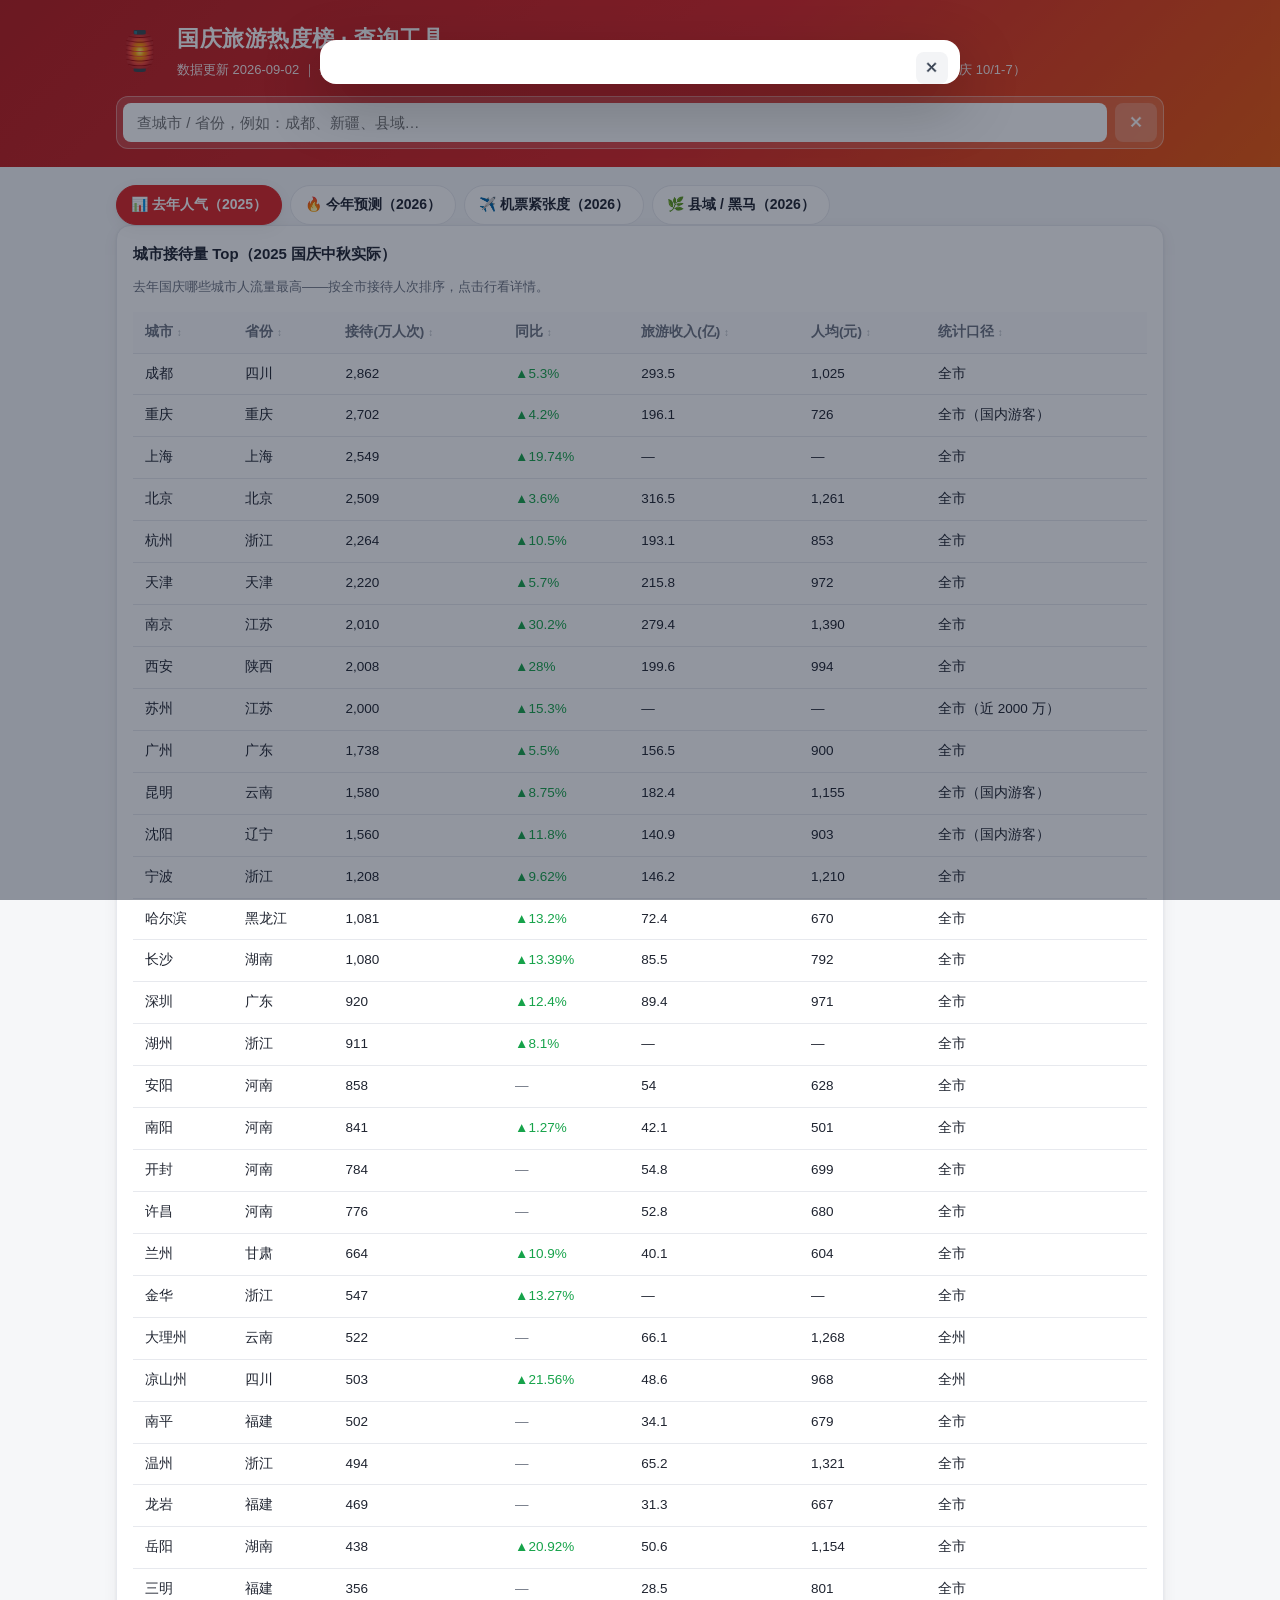
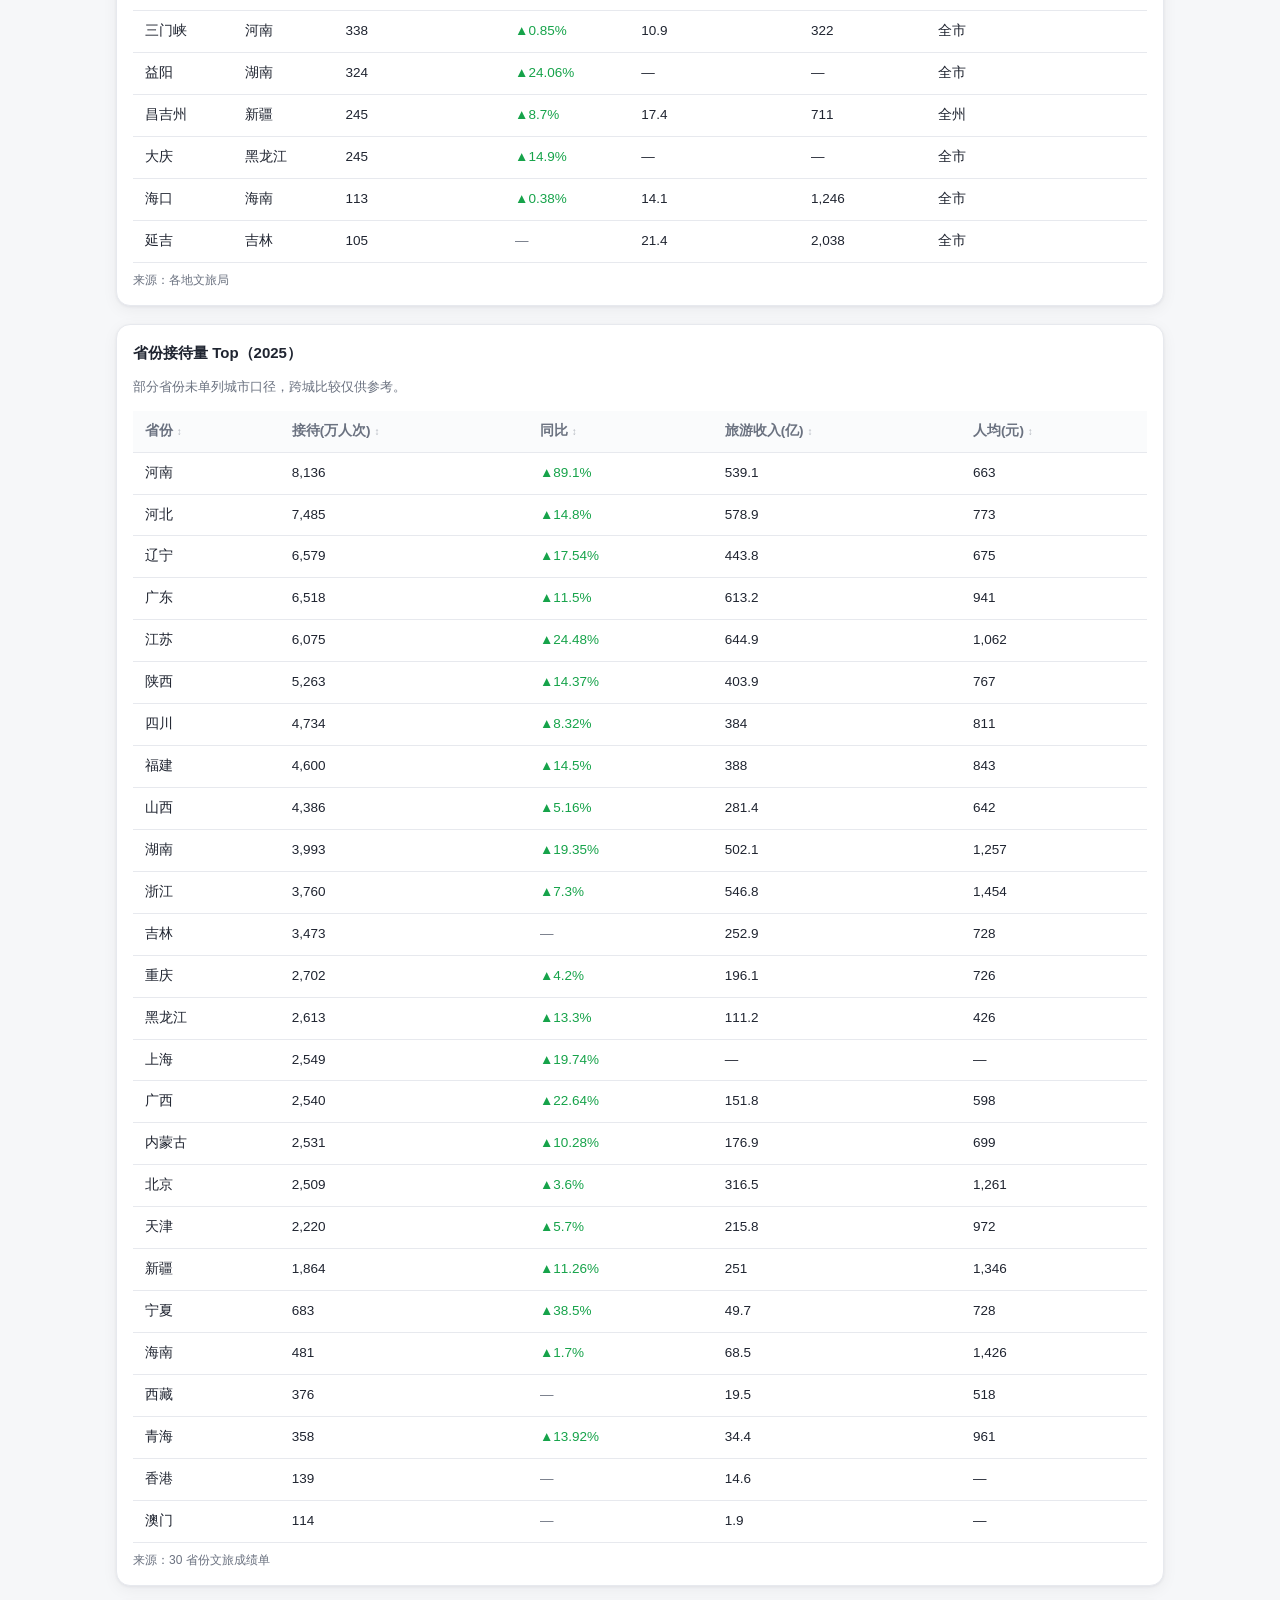
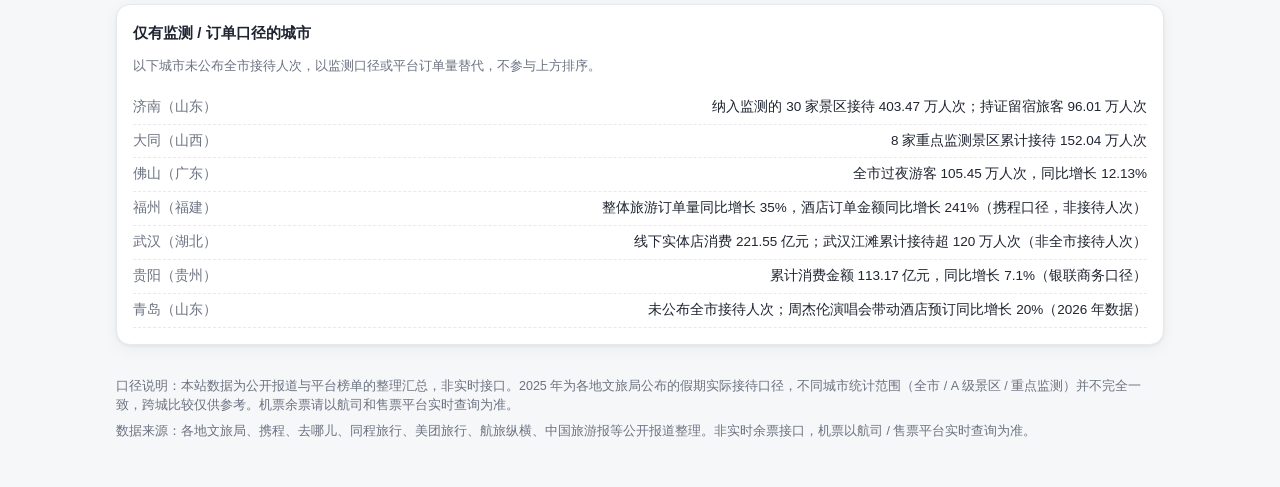
==== guoqing-travel/index.html @ cf81f703 "feat: 新增国庆旅游热度榜查询工具（guoqing-travel 独立子目录） - 基于 travel_data.py 结构化数据集构建纯静态查询工具 + 四个榜单   （去年人气 / 今年预测 " ====
<!doctype html>
<html lang="zh-CN">
<head>
  <meta charset="utf-8" />
  <meta name="viewport" content="width=device-width, initial-scale=1" />
  <title>国庆旅游热度榜 · 查询工具</title>
  <meta name="description" content="2025 国庆实际人气 + 2026 国庆预测热度与机票紧张度查询榜单" />
  <link rel="stylesheet" href="styles.css" />
</head>
<body>
  <header class="site-header">
    <div class="wrap">
      <div class="brand">
        <div class="brand-mark">🏮</div>
        <div>
          <h1>国庆旅游热度榜 · 查询工具</h1>
          <p class="subtitle" id="subtitle">加载中…</p>
        </div>
      </div>
      <div class="search-box">
        <input id="search" type="search" placeholder="查城市 / 省份，例如：成都、新疆、县域…" autocomplete="off" />
        <button id="clearBtn" type="button" title="清空">✕</button>
      </div>
    </div>
  </header>

  <nav class="tabs wrap" id="tabs">
    <button class="tab active" data-tab="actual">📊 去年人气（2025）</button>
    <button class="tab" data-tab="predict">🔥 今年预测（2026）</button>
    <button class="tab" data-tab="ticket">✈️ 机票紧张度（2026）</button>
    <button class="tab" data-tab="county">🌿 县域 / 黑马（2026）</button>
  </nav>

  <main class="wrap" id="main">
    <!-- 各榜单由 app.js 渲染 -->
  </main>

  <footer class="site-footer wrap">
    <p id="disclaimer">数据说明加载中…</p>
    <p class="muted">数据来源：各地文旅局、携程、去哪儿、同程旅行、美团旅行、航旅纵横、中国旅游报等公开报道整理。非实时余票接口，机票以航司 / 售票平台实时查询为准。</p>
  </footer>

  <!-- 城市详情弹层 -->
  <div class="modal-backdrop" id="modal" hidden>
    <div class="modal" role="dialog" aria-modal="true">
      <button class="modal-close" id="modalClose" type="button">✕</button>
      <div id="modalBody"></div>
    </div>
  </div>

  <script src="data.js"></script>
  <script src="app.js"></script>
</body>
</html>
---- guoqing-travel/styles.css ----
:root {
  --bg: #f6f7f9;
  --card: #ffffff;
  --ink: #1f2430;
  --muted: #6b7280;
  --line: #e7e9ee;
  --accent: #dc2626;
  --accent-soft: #fef2f2;
  --blue: #2563eb;
  --shadow: 0 1px 3px rgba(16, 24, 40, .06), 0 4px 16px rgba(16, 24, 40, .05);
  --radius: 14px;
}

* { box-sizing: border-box; }

body {
  margin: 0;
  font-family: -apple-system, BlinkMacSystemFont, "Segoe UI", "PingFang SC", "Hiragino Sans GB", "Microsoft YaHei", Roboto, Helvetica, Arial, sans-serif;
  background: var(--bg);
  color: var(--ink);
  line-height: 1.55;
  -webkit-font-smoothing: antialiased;
}

.wrap { max-width: 1080px; margin: 0 auto; padding: 0 16px; }

/* ---------- Header ---------- */
.site-header {
  background: linear-gradient(135deg, #b91c1c, #dc2626 55%, #ea580c);
  color: #fff;
  padding: 22px 0 18px;
}
.brand { display: flex; align-items: center; gap: 14px; }
.brand-mark { font-size: 38px; line-height: 1; }
.site-header h1 { margin: 0; font-size: 22px; letter-spacing: .5px; }
.subtitle { margin: 4px 0 0; font-size: 13px; opacity: .92; }

.search-box {
  margin-top: 16px;
  display: flex;
  gap: 8px;
  background: rgba(255, 255, 255, .16);
  border: 1px solid rgba(255, 255, 255, .35);
  border-radius: 12px;
  padding: 6px;
  backdrop-filter: blur(4px);
}
.search-box input {
  flex: 1;
  border: 0;
  background: #fff;
  color: var(--ink);
  padding: 11px 14px;
  border-radius: 8px;
  font-size: 15px;
  outline: none;
}
.search-box button {
  border: 0;
  background: rgba(255, 255, 255, .22);
  color: #fff;
  border-radius: 8px;
  width: 42px;
  cursor: pointer;
  font-size: 15px;
}
.search-box button:hover { background: rgba(255, 255, 255, .34); }

/* ---------- Tabs ---------- */
.tabs {
  display: flex;
  gap: 8px;
  flex-wrap: wrap;
  margin-top: 18px;
}
.tab {
  border: 1px solid var(--line);
  background: var(--card);
  color: var(--ink);
  padding: 10px 14px;
  border-radius: 999px;
  cursor: pointer;
  font-size: 14px;
  font-weight: 600;
  transition: all .15s ease;
}
.tab:hover { border-color: var(--accent); }
.tab.active {
  background: var(--accent);
  border-color: var(--accent);
  color: #fff;
  box-shadow: var(--shadow);
}

/* ---------- Main / cards ---------- */
main { padding: 20px 16px 40px; }

.board-title { font-size: 18px; margin: 6px 0 4px; }
.board-desc { color: var(--muted); font-size: 13px; margin: 0 0 14px; }

.chips { display: flex; flex-wrap: wrap; gap: 8px; margin: 10px 0 16px; }
.chip {
  background: #fff;
  border: 1px solid var(--line);
  border-radius: 10px;
  padding: 8px 12px;
  font-size: 13px;
  display: flex;
  align-items: center;
  gap: 6px;
}
.chip b { color: var(--accent); }
.chip .rk { color: var(--muted); font-size: 12px; }

.card {
  background: var(--card);
  border: 1px solid var(--line);
  border-radius: var(--radius);
  box-shadow: var(--shadow);
  padding: 16px;
  margin-bottom: 18px;
  overflow: hidden;
}
.card h3 { margin: 0 0 12px; font-size: 15px; }
.card .src { color: var(--muted); font-size: 12px; margin-top: 8px; }

/* ---------- Table ---------- */
.table-scroll { overflow-x: auto; }
table { border-collapse: collapse; width: 100%; font-size: 13.5px; }
th, td { padding: 10px 12px; text-align: left; white-space: nowrap; border-bottom: 1px solid var(--line); }
th {
  background: #fafbfc;
  color: var(--muted);
  font-weight: 600;
  position: sticky;
  top: 0;
  cursor: pointer;
  user-select: none;
}
th .arrow { font-size: 10px; opacity: .5; }
th.sorted .arrow { opacity: 1; color: var(--accent); }
tbody tr { cursor: pointer; transition: background .12s; }
tbody tr:hover { background: #fff7f7; }
.rank { font-weight: 700; color: var(--accent); width: 36px; }
.num { font-variant-numeric: tabular-nums; }
.pos { color: #16a34a; }
.neg { color: #dc2626; }
.muted { color: var(--muted); }

/* ---------- Badges ---------- */
.badge {
  display: inline-block;
  padding: 2px 9px;
  border-radius: 999px;
  font-size: 12px;
  font-weight: 600;
  line-height: 1.7;
}
.badge.sold_out { background: #fef2f2; color: #dc2626; }
.badge.tight { background: #fff7ed; color: #ea580c; }
.badge.normal { background: #eff6ff; color: #2563eb; }
.badge.cheap { background: #f0fdf4; color: #16a34a; }
.badge.dim { background: #f3f4f6; color: #6b7280; }

.pill {
  display: inline-block;
  padding: 1px 8px;
  border-radius: 6px;
  font-size: 12px;
  background: #f3f4f6;
  color: #374151;
  margin: 1px 2px;
}

/* ---------- Stat grid in modal ---------- */
.stat-grid { display: grid; grid-template-columns: repeat(2, 1fr); gap: 10px; margin: 12px 0; }
.stat {
  background: #fafbfc;
  border: 1px solid var(--line);
  border-radius: 10px;
  padding: 10px 12px;
}
.stat .k { font-size: 12px; color: var(--muted); }
.stat .v { font-size: 17px; font-weight: 700; margin-top: 2px; }
.stat .v small { font-size: 12px; font-weight: 500; color: var(--muted); }

.detail-section { margin-top: 16px; }
.detail-section h4 { margin: 0 0 8px; font-size: 14px; border-left: 3px solid var(--accent); padding-left: 8px; }
.kv { display: flex; justify-content: space-between; gap: 12px; padding: 6px 0; border-bottom: 1px dashed var(--line); font-size: 13.5px; }
.kv .k { color: var(--muted); }
.bar { height: 8px; border-radius: 999px; background: #eef0f4; overflow: hidden; margin-top: 4px; }
.bar > i { display: block; height: 100%; background: linear-gradient(90deg, #f59e0b, #dc2626); }

/* ---------- Modal ---------- */
.modal-backdrop {
  position: fixed; inset: 0;
  background: rgba(15, 23, 42, .45);
  display: flex; align-items: flex-start; justify-content: center;
  padding: 40px 16px; overflow-y: auto; z-index: 50;
}
.modal {
  background: #fff; border-radius: 16px; max-width: 640px; width: 100%;
  padding: 22px; position: relative; box-shadow: 0 20px 60px rgba(0,0,0,.25);
}
.modal-close {
  position: absolute; top: 12px; right: 12px;
  border: 0; background: #f3f4f6; border-radius: 8px; width: 32px; height: 32px;
  cursor: pointer; font-size: 14px; color: #374151;
}
.modal h2 { margin: 0 0 2px; font-size: 22px; }
.modal .prov { color: var(--muted); font-size: 13px; margin-bottom: 4px; }

/* ---------- Footer ---------- */
.site-footer { padding: 8px 16px 40px; color: var(--muted); font-size: 12.5px; }
.site-footer p { margin: 6px 0; }

.empty { text-align: center; color: var(--muted); padding: 30px; }

@media (max-width: 560px) {
  .site-header h1 { font-size: 18px; }
  .stat-grid { grid-template-columns: 1fr; }
  th, td { padding: 8px 9px; }
}
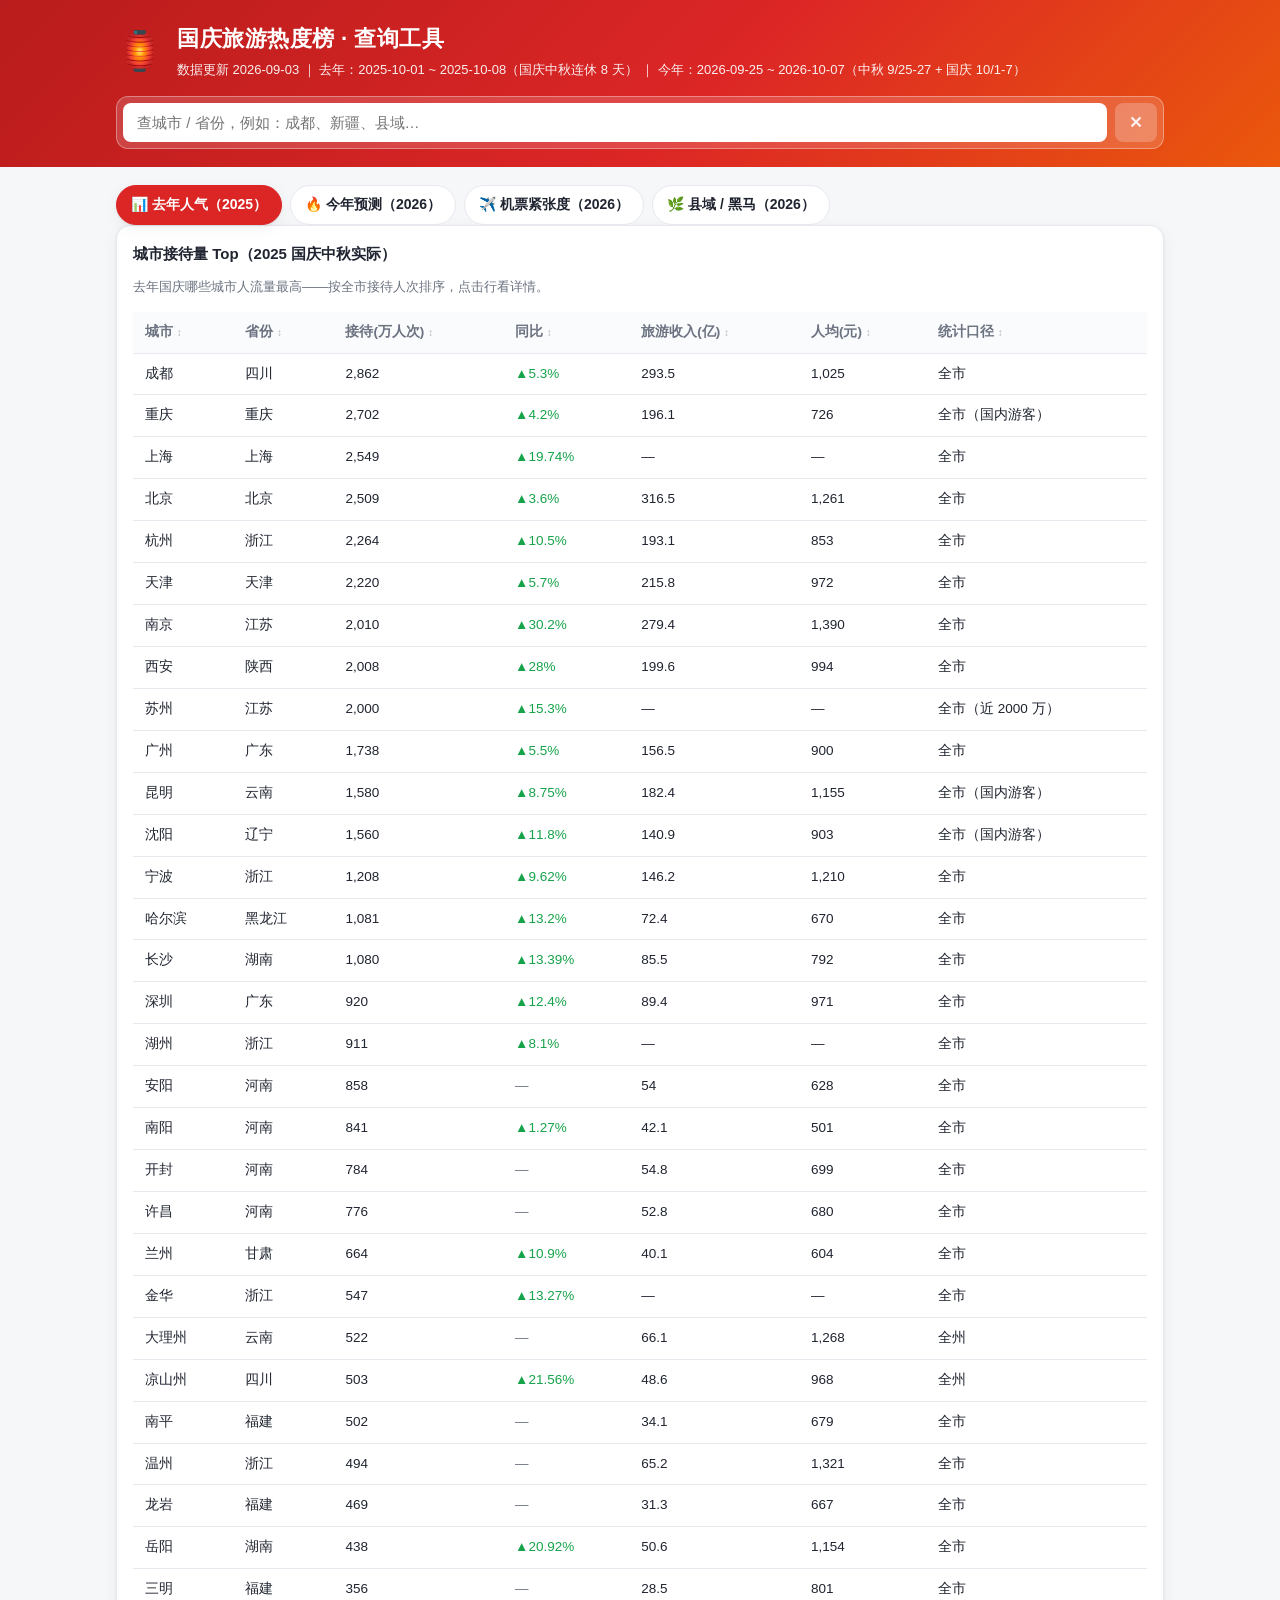
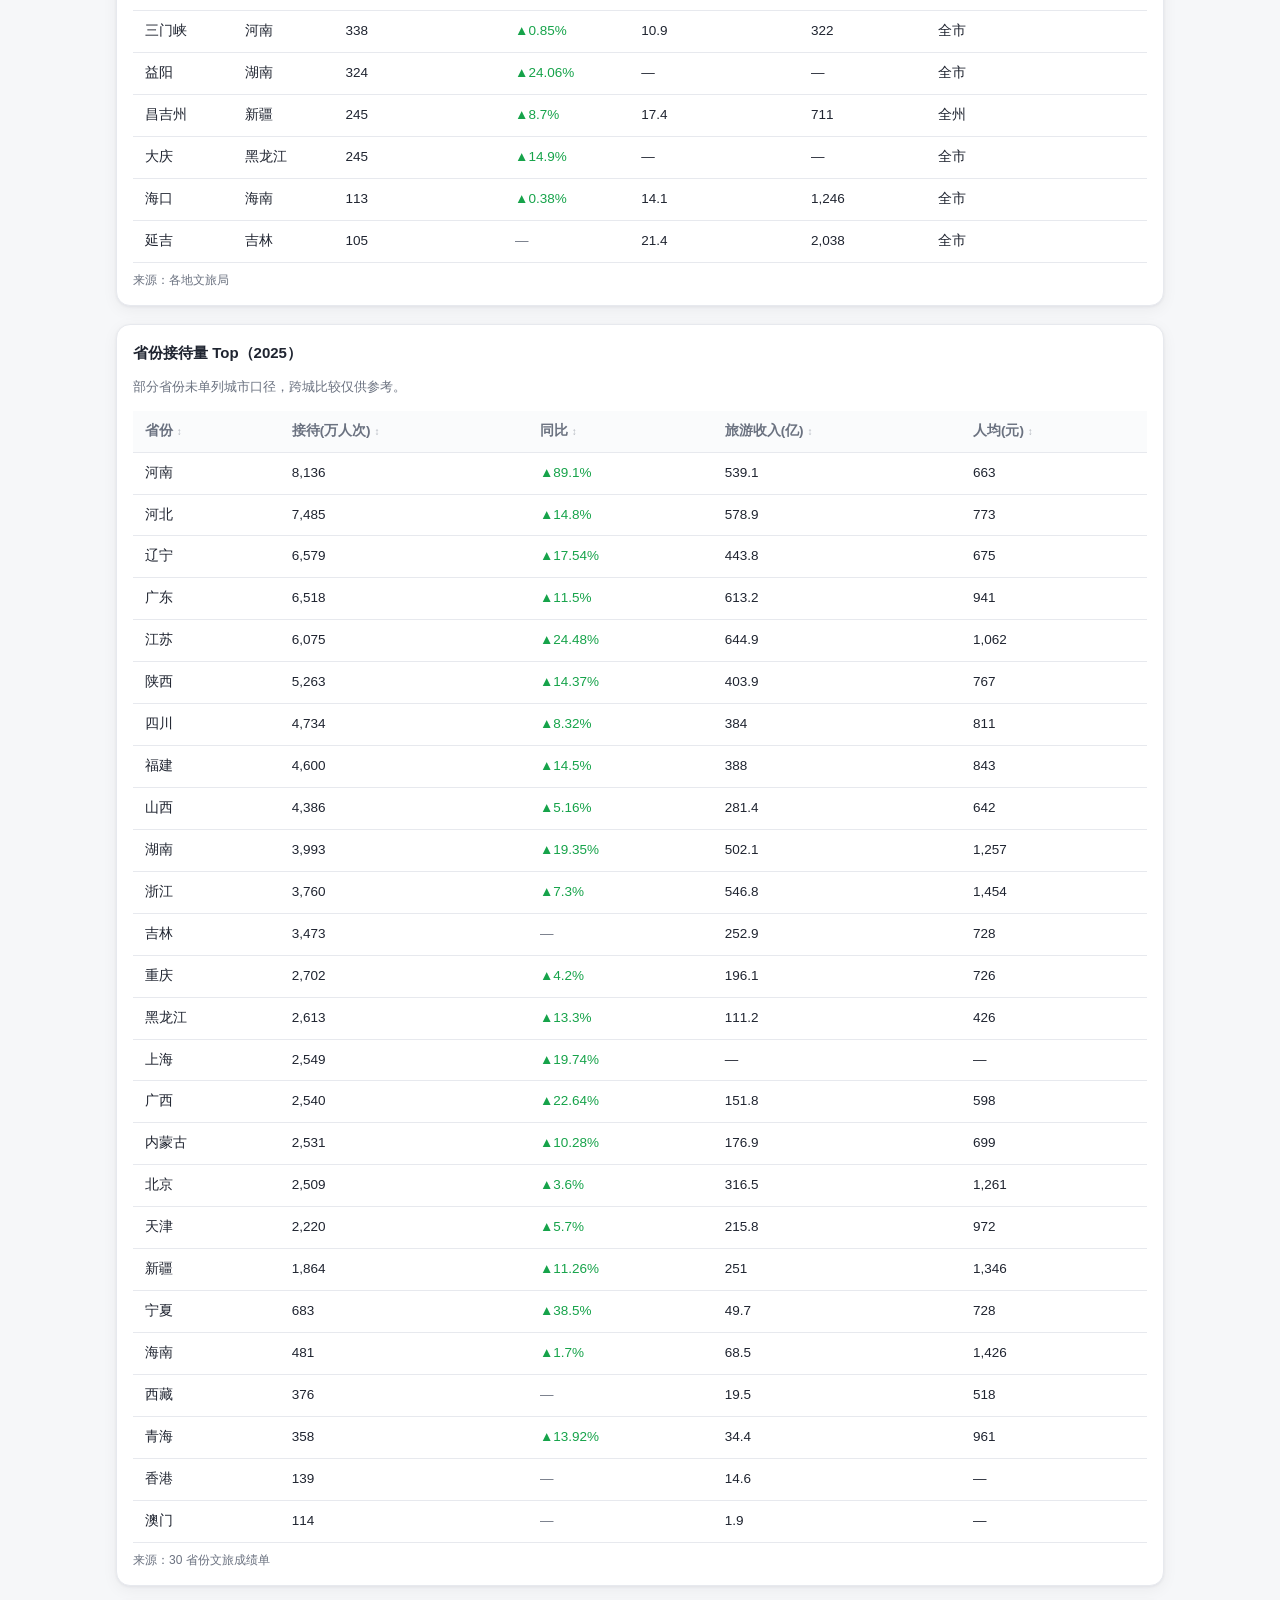
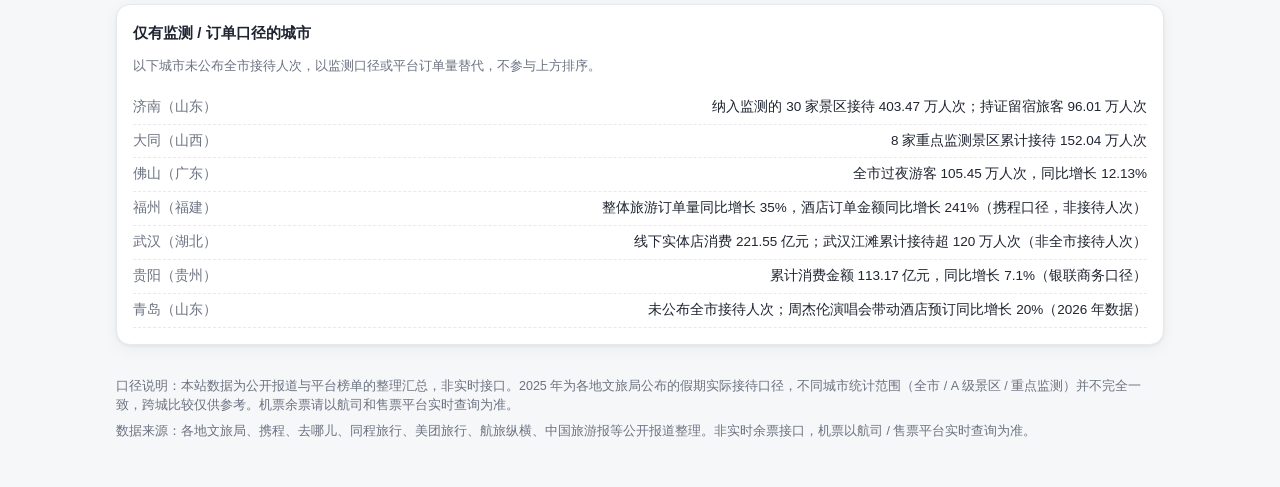
==== commit 6ba4137f: "fix: 修复线上旅游榜布局丢失（CDN 缓存旧 data.js） - 根因：Vercel 边缘节点缓存了旧版 travel/data.js（35471B/无 updated 字段），   导致 ap" ====
--- a/guoqing-travel/index.html
+++ b/guoqing-travel/index.html
@@ -5,7 +5,7 @@
   <meta name="viewport" content="width=device-width, initial-scale=1" />
   <title>国庆旅游热度榜 · 查询工具</title>
   <meta name="description" content="2025 国庆实际人气 + 2026 国庆预测热度与机票紧张度查询榜单" />
-  <link rel="stylesheet" href="styles.css" />
+  <link rel="stylesheet" href="styles.css?v=20260903b" />
 </head>
 <body>
   <header class="site-header">
@@ -48,7 +48,7 @@
     </div>
   </div>
 
-  <script src="data.js"></script>
-  <script src="app.js"></script>
+  <script src="data.js?v=20260903b"></script>
+  <script src="app.js?v=20260903b"></script>
 </body>
 </html>
--- a/guoqing-travel/styles.css
+++ b/guoqing-travel/styles.css
@@ -12,6 +12,10 @@
 }
 
 * { box-sizing: border-box; }
+
+/* 关键：显式 display 会盖过浏览器 [hidden] 的默认 display:none，
+   必须强制让带 hidden 属性的元素真正隐藏，否则弹层会一直显示并挡住整页。 */
+[hidden] { display: none !important; }
 
 body {
   margin: 0;
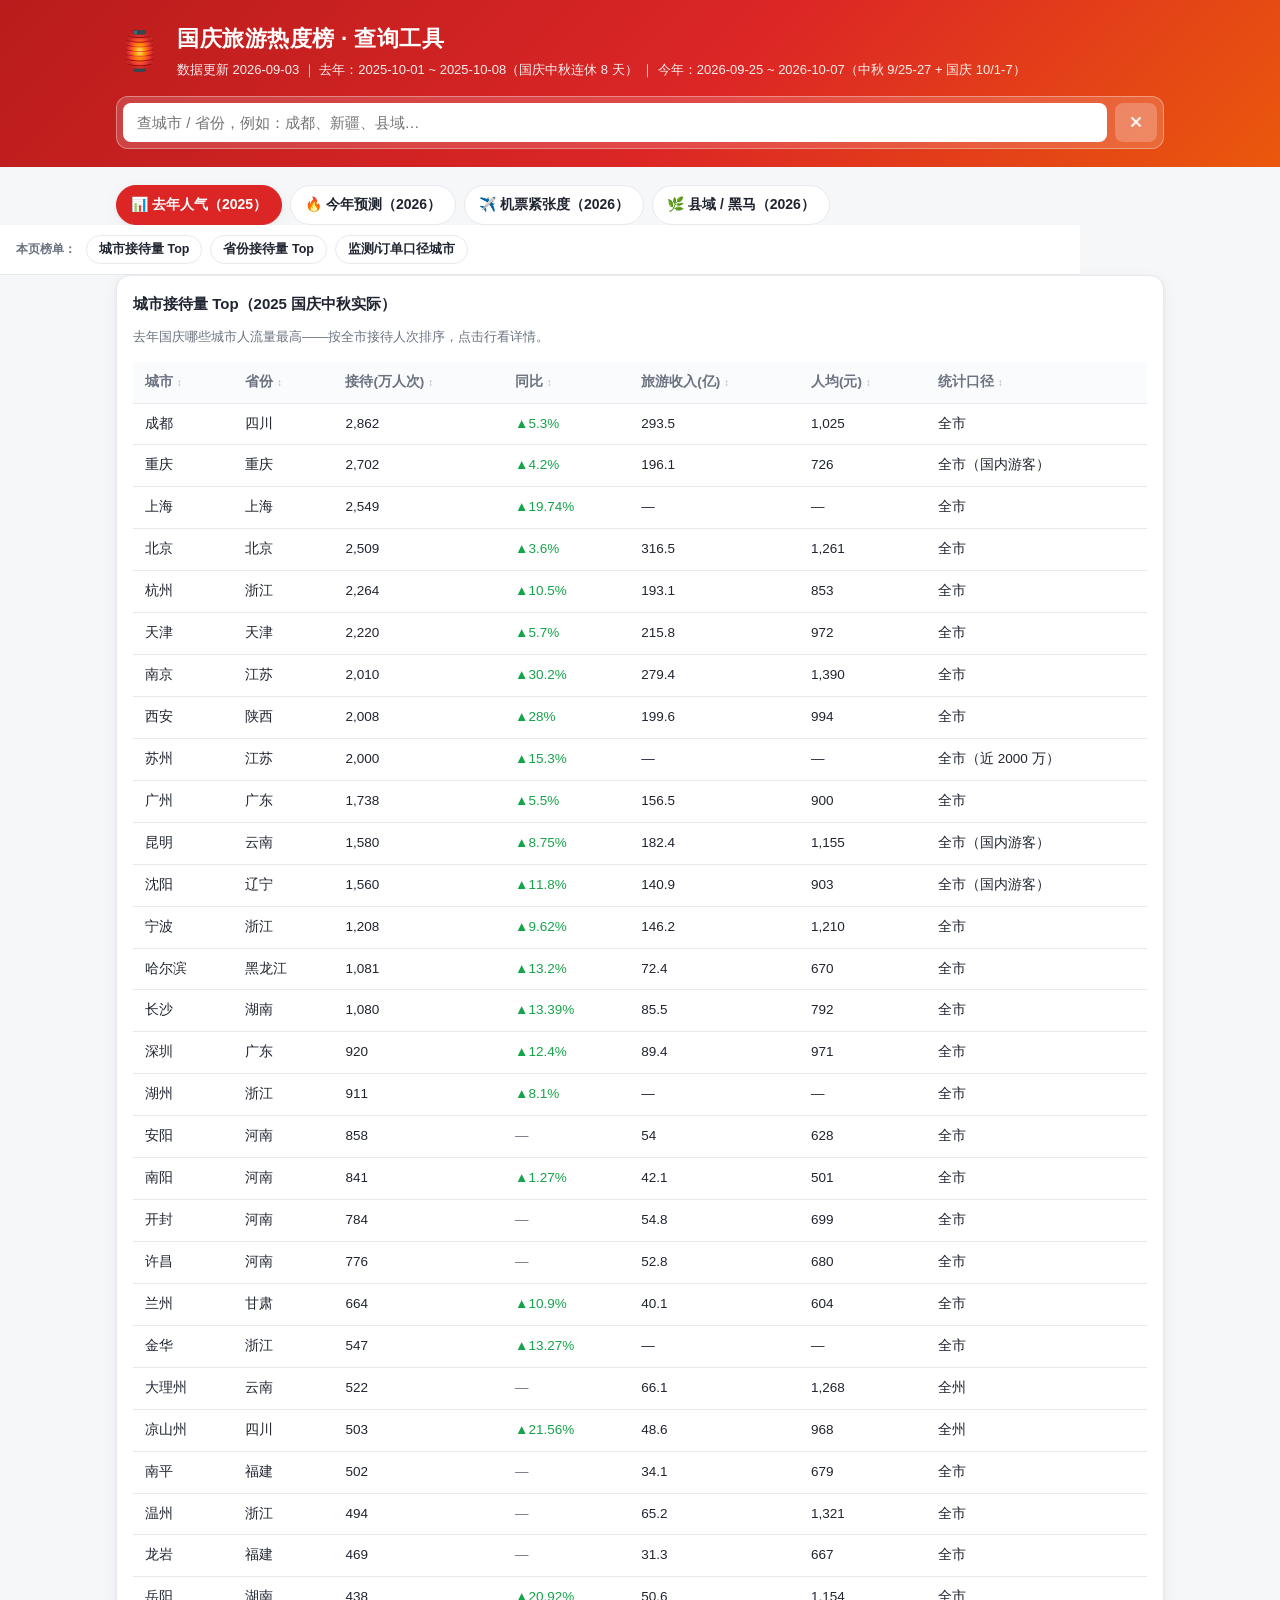
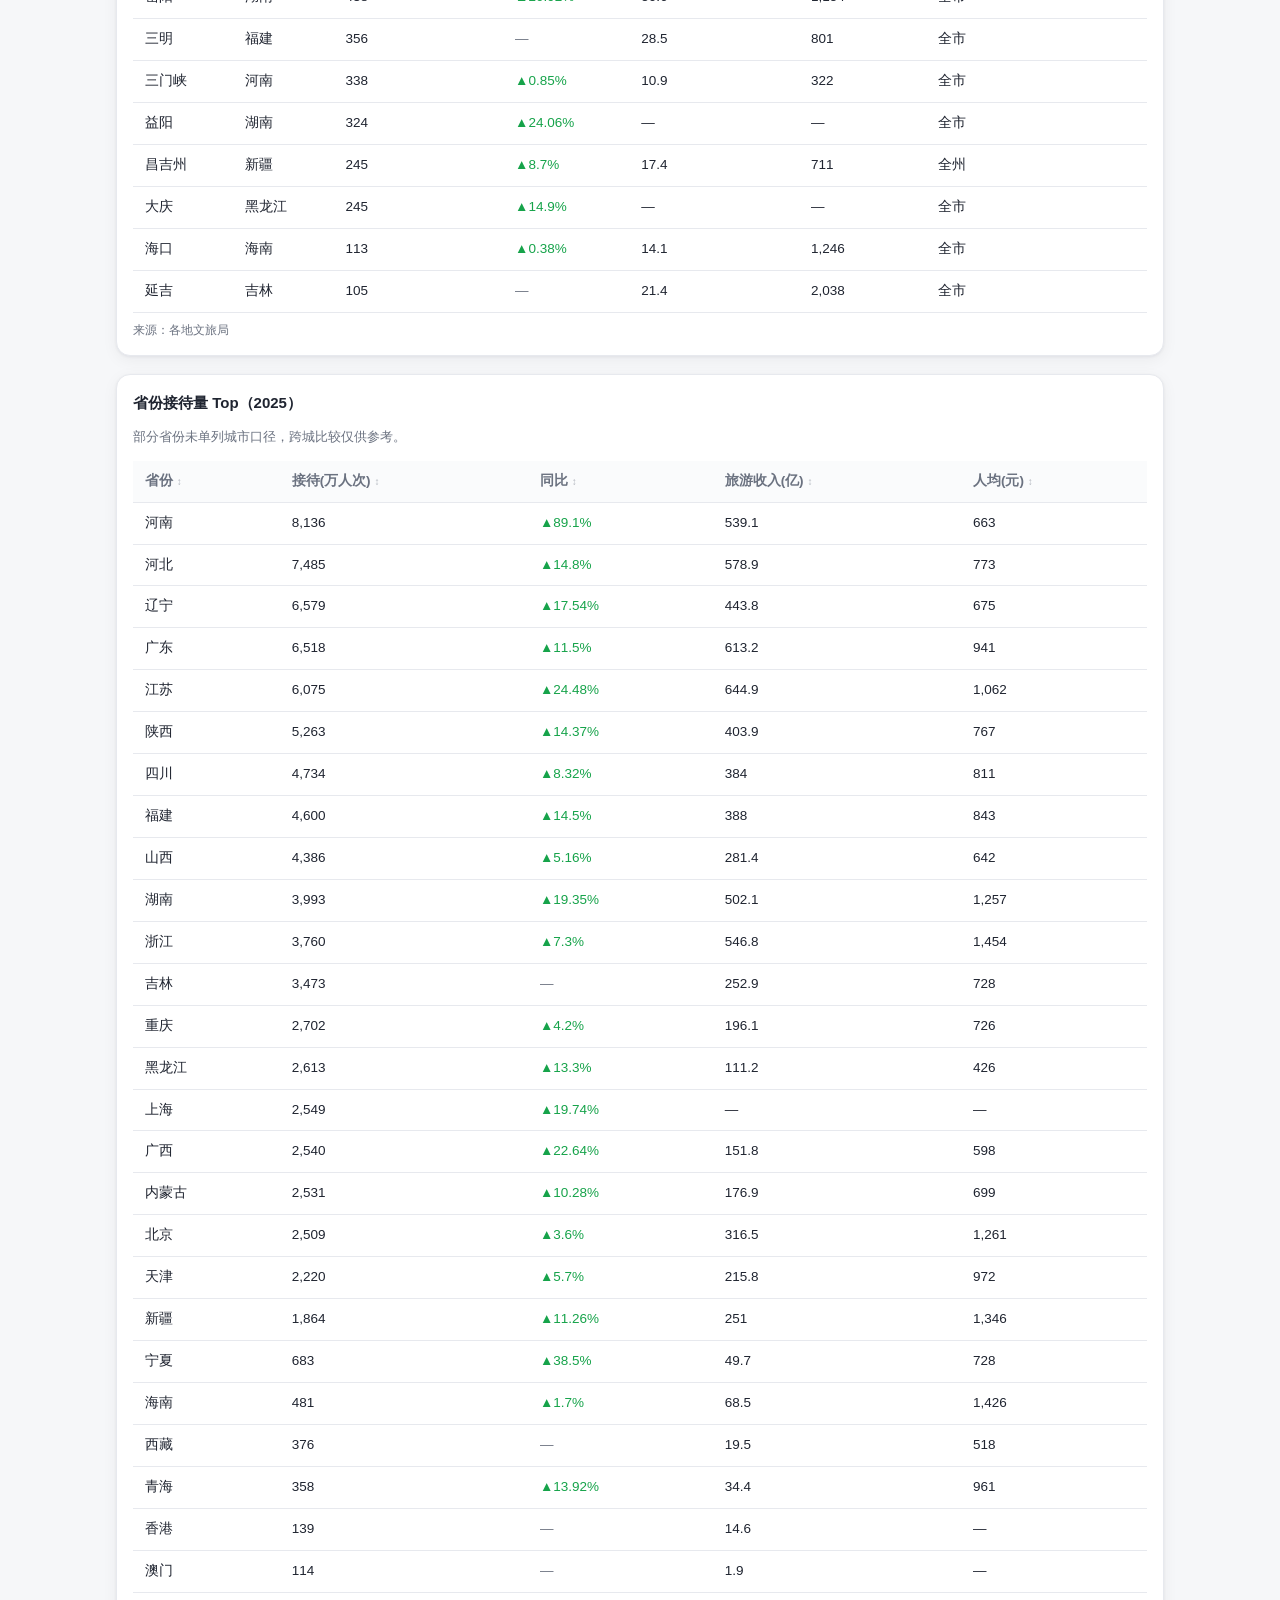
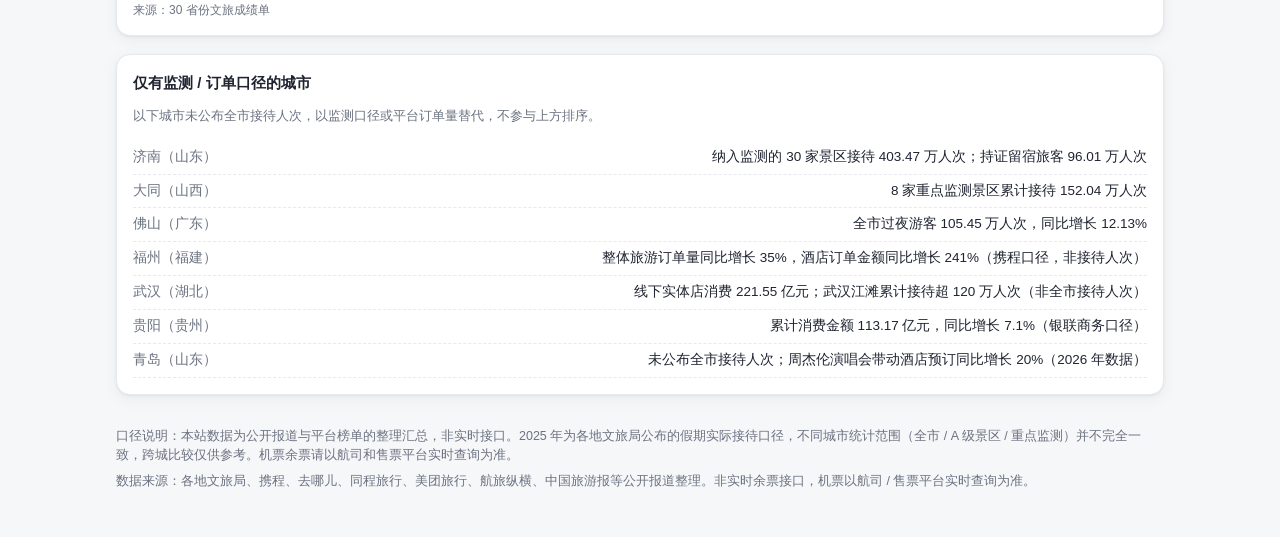
==== commit 8a3b106f: "feat: 旅游榜 UI 改进（回到顶部 + 吸顶导航 + 平台分区标题） - 新增吸顶「本页榜单」导航条(#toc)：列出当前 tab 所有区块，点击平滑滚动，   解决「不知道下面有综合热度榜」问" ====
--- a/guoqing-travel/index.html
+++ b/guoqing-travel/index.html
@@ -5,7 +5,7 @@
   <meta name="viewport" content="width=device-width, initial-scale=1" />
   <title>国庆旅游热度榜 · 查询工具</title>
   <meta name="description" content="2025 国庆实际人气 + 2026 国庆预测热度与机票紧张度查询榜单" />
-  <link rel="stylesheet" href="styles.css?v=20260903b" />
+  <link rel="stylesheet" href="styles.css?v=20260903c" />
 </head>
 <body>
   <header class="site-header">
@@ -31,6 +31,8 @@
     <button class="tab" data-tab="county">🌿 县域 / 黑马（2026）</button>
   </nav>
 
+  <nav class="toc wrap" id="toc" aria-label="本页榜单导航"></nav>
+
   <main class="wrap" id="main">
     <!-- 各榜单由 app.js 渲染 -->
   </main>
@@ -48,7 +50,9 @@
     </div>
   </div>
 
-  <script src="data.js?v=20260903b"></script>
-  <script src="app.js?v=20260903b"></script>
+  <button id="toTop" type="button" title="回到顶部" aria-label="回到顶部">↑<span>顶部</span></button>
+
+  <script src="data.js?v=20260903c"></script>
+  <script src="app.js?v=20260903c"></script>
 </body>
 </html>
--- a/guoqing-travel/styles.css
+++ b/guoqing-travel/styles.css
@@ -225,3 +225,43 @@
   .stat-grid { grid-template-columns: 1fr; }
   th, td { padding: 8px 9px; }
 }
+
+/* ---------- 本页榜单吸顶导航 ---------- */
+.toc {
+  position: sticky; top: 0; z-index: 20;
+  display: flex; flex-wrap: wrap; align-items: center; gap: 8px;
+  background: #fff; border-bottom: 1px solid var(--line);
+  padding: 10px 16px; margin: 0;
+}
+.toc-label { font-size: 12px; color: var(--muted); font-weight: 600; margin-right: 2px; }
+.toc-item {
+  border: 1px solid var(--line); background: #fff; color: var(--ink);
+  padding: 5px 12px; border-radius: 999px; cursor: pointer;
+  font-size: 12.5px; font-weight: 600; transition: all .15s ease; white-space: nowrap;
+}
+.toc-item:hover { border-color: var(--accent); color: var(--accent); }
+.toc-item:active { background: var(--accent-soft); }
+
+/* ---------- 参考榜内子区块（平台分区） ---------- */
+.sub { margin-top: 14px; padding-top: 12px; border-top: 1px dashed var(--line); }
+.sub:first-of-type { margin-top: 6px; padding-top: 0; border-top: 0; }
+.sub h4 { margin: 0 0 8px; font-size: 14px; color: var(--ink); display: flex; align-items: center; gap: 6px; }
+.sub h4::before { content: ""; width: 4px; height: 14px; border-radius: 2px; background: var(--accent); display: inline-block; }
+.sub-src { font-size: 11.5px; font-weight: 500; color: var(--muted); background: #f3f4f6; border-radius: 6px; padding: 1px 7px; }
+
+/* 锚点跳转时给卡片留白，避免被吸顶导航盖住 */
+.card { scroll-margin-top: 64px; }
+
+/* ---------- 回到顶部按钮 ---------- */
+#toTop {
+  position: fixed; right: 18px; bottom: 18px; z-index: 40;
+  display: none; flex-direction: column; align-items: center; justify-content: center;
+  width: 52px; height: 52px; border: 0; border-radius: 14px;
+  background: var(--accent); color: #fff; cursor: pointer;
+  font-size: 18px; line-height: 1; box-shadow: var(--shadow);
+  transition: opacity .2s ease, transform .2s ease;
+}
+#toTop span { font-size: 10px; margin-top: 2px; font-weight: 600; }
+#toTop.show { display: flex; }
+#toTop:hover { transform: translateY(-2px); }
+#toTop:active { transform: translateY(0); }
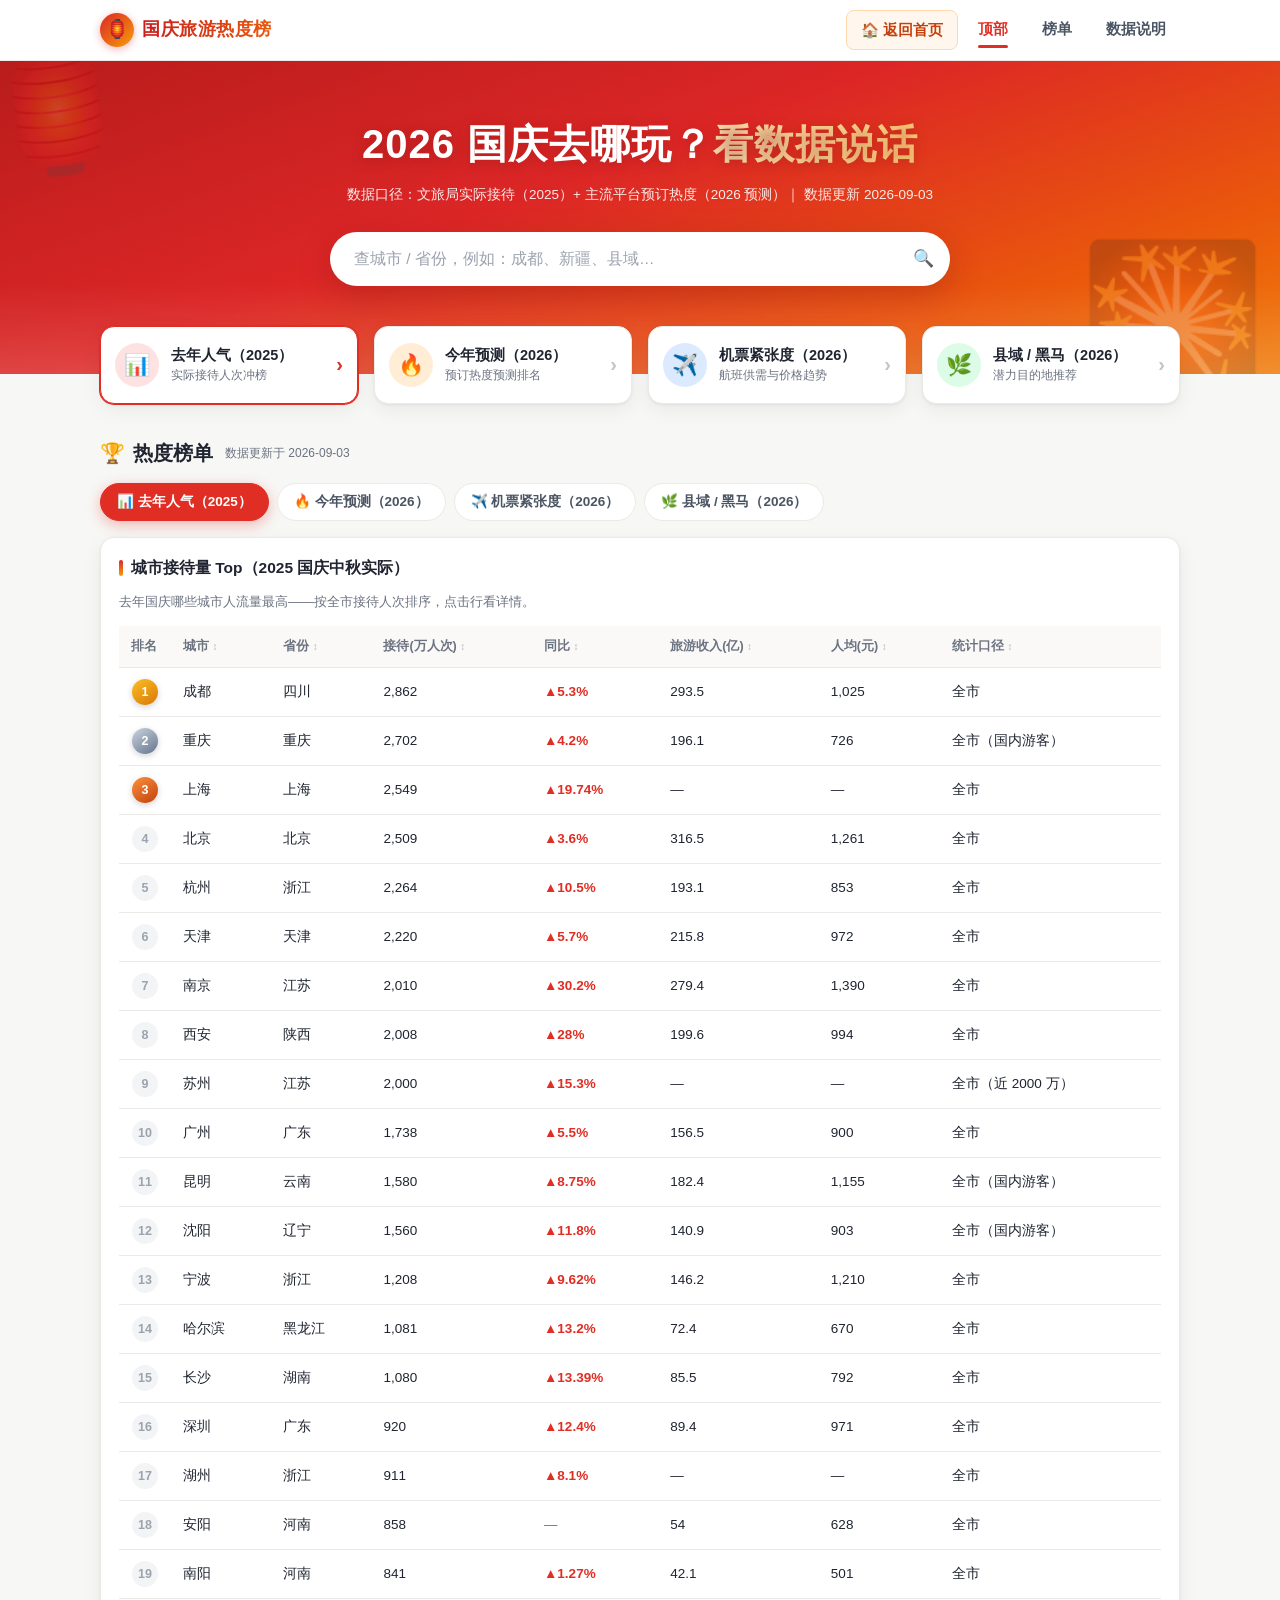
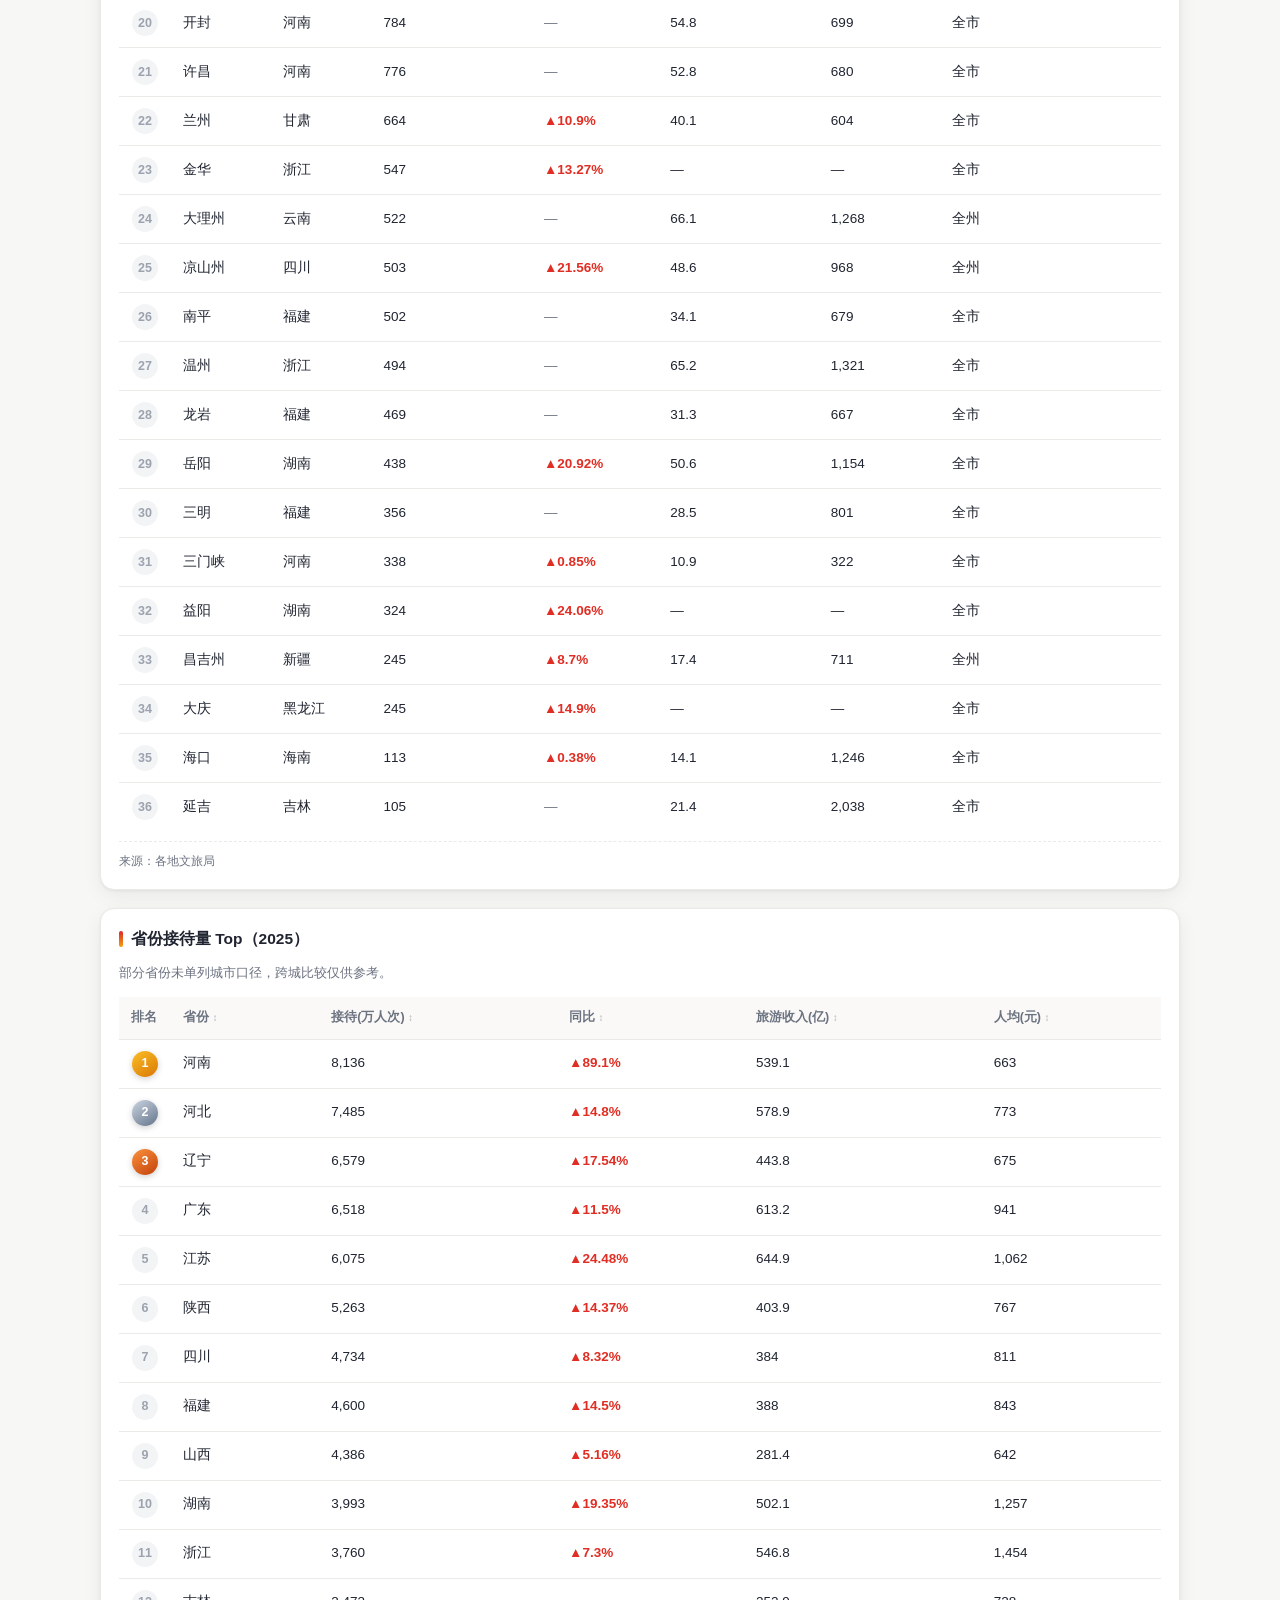
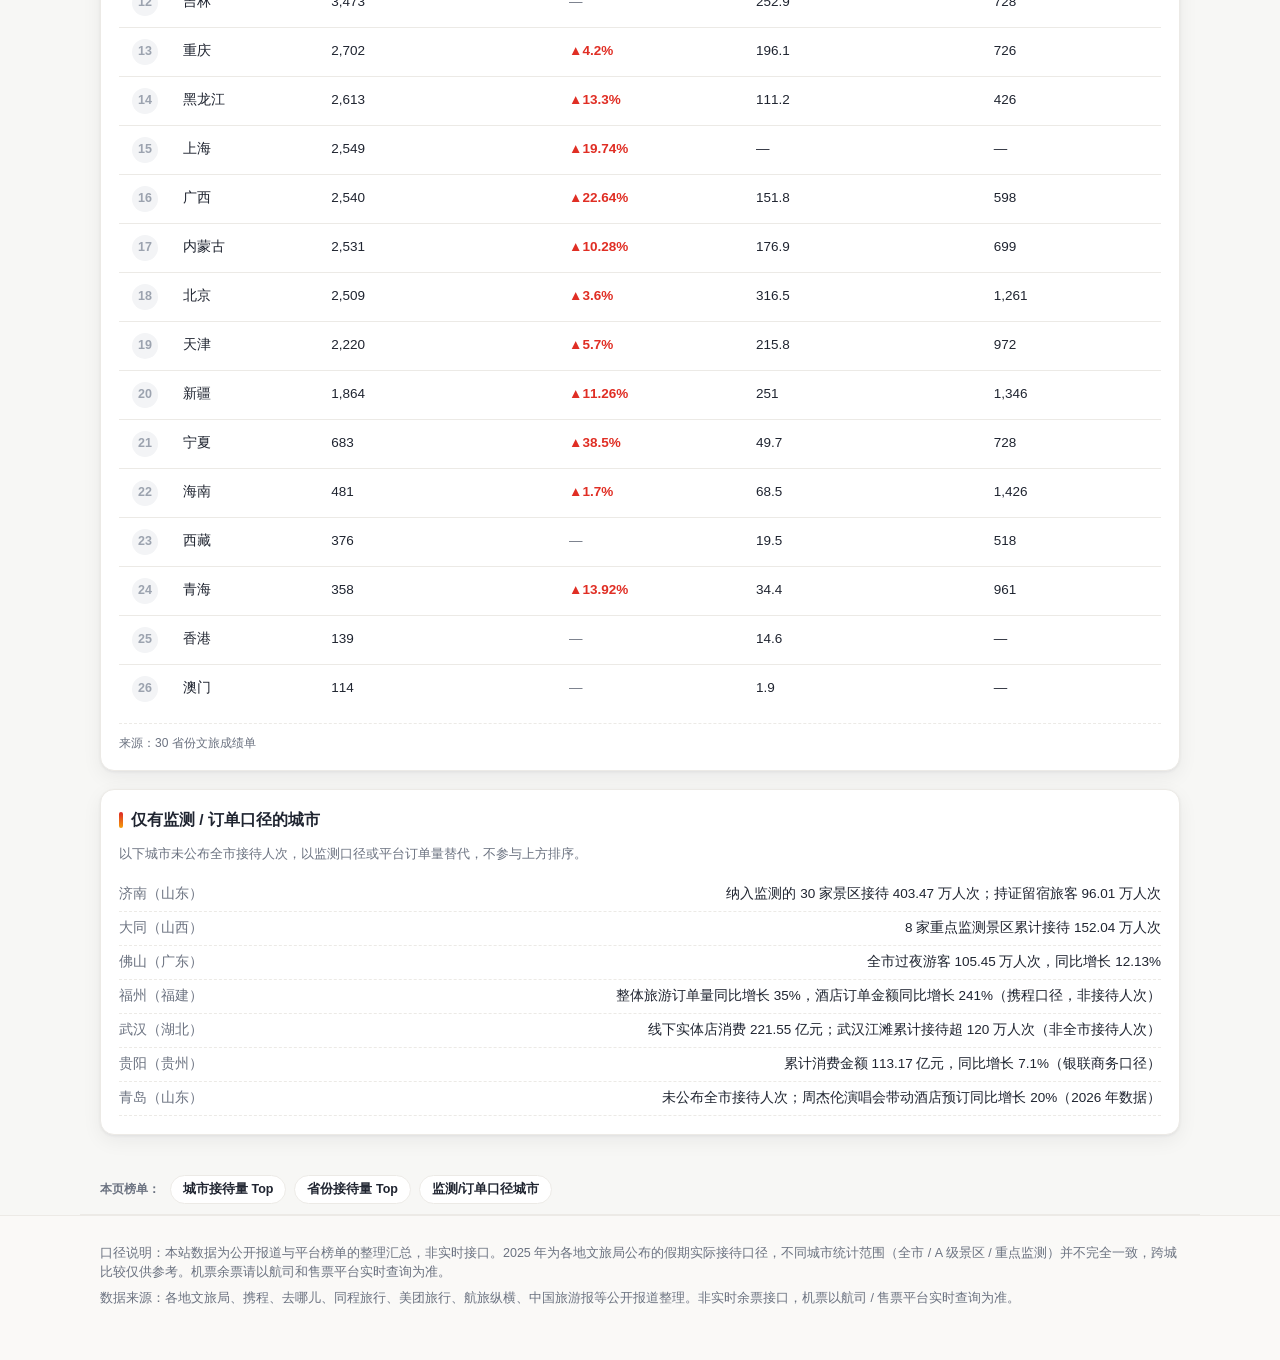
==== commit 554e8134: "travel: 按设计稿重构页面 UI（导航/Hero/分类卡片/奖牌徽章/热度条，涨红跌绿修复）" ====
--- a/guoqing-travel/index.html
+++ b/guoqing-travel/index.html
@@ -5,41 +5,99 @@
   <meta name="viewport" content="width=device-width, initial-scale=1" />
   <title>国庆旅游热度榜 · 查询工具</title>
   <meta name="description" content="2025 国庆实际人气 + 2026 国庆预测热度与机票紧张度查询榜单" />
-  <link rel="stylesheet" href="styles.css?v=20260903c" />
+  <link rel="stylesheet" href="styles.css?v=20260905a" />
 </head>
-<body>
-  <header class="site-header">
-    <div class="wrap">
-      <div class="brand">
-        <div class="brand-mark">🏮</div>
-        <div>
-          <h1>国庆旅游热度榜 · 查询工具</h1>
-          <p class="subtitle" id="subtitle">加载中…</p>
-        </div>
-      </div>
+<body id="top">
+
+  <!-- 顶部白色吸顶导航 -->
+  <header class="topnav">
+    <div class="wrap topnav-inner">
+      <a class="brand" href="#top">
+        <span class="brand-mark">🏮</span>
+        <span class="brand-name">国庆旅游热度榜</span>
+      </a>
+      <nav class="nav-links">
+        <a href="/" class="nav-link home-link">🏠 返回首页</a>
+        <a href="#top" class="nav-link active">顶部</a>
+        <a href="#rank-top" class="nav-link">榜单</a>
+        <a href="#disclaimer" class="nav-link">数据说明</a>
+      </nav>
+    </div>
+  </header>
+
+  <!-- Hero 区：标题 + 大搜索框 -->
+  <section class="hero">
+    <div class="hero-deco hero-deco-l" aria-hidden="true">🏮</div>
+    <div class="hero-deco hero-deco-r" aria-hidden="true">🎇</div>
+    <div class="wrap hero-inner">
+      <h2 class="hero-title">2026 国庆去哪玩？<em>看数据说话</em></h2>
+      <p class="hero-sub" id="subtitle">加载中…</p>
       <div class="search-box">
         <input id="search" type="search" placeholder="查城市 / 省份，例如：成都、新疆、县域…" autocomplete="off" />
         <button id="clearBtn" type="button" title="清空">✕</button>
+        <span class="search-icon" aria-hidden="true">🔍</span>
       </div>
     </div>
-  </header>
+  </section>
 
-  <nav class="tabs wrap" id="tabs">
-    <button class="tab active" data-tab="actual">📊 去年人气（2025）</button>
-    <button class="tab" data-tab="predict">🔥 今年预测（2026）</button>
-    <button class="tab" data-tab="ticket">✈️ 机票紧张度（2026）</button>
-    <button class="tab" data-tab="county">🌿 县域 / 黑马（2026）</button>
-  </nav>
+  <!-- 四张分类入口卡片（点击切换下方榜单） -->
+  <section class="wrap cat-wrap" aria-label="榜单分类入口">
+    <button class="cat-card active" type="button" data-tab="actual">
+      <span class="cat-icon ci-red">📊</span>
+      <span class="cat-text">
+        <b>去年人气（2025）</b>
+        <small>实际接待人次冲榜</small>
+      </span>
+      <span class="cat-arrow">›</span>
+    </button>
+    <button class="cat-card" type="button" data-tab="predict">
+      <span class="cat-icon ci-orange">🔥</span>
+      <span class="cat-text">
+        <b>今年预测（2026）</b>
+        <small>预订热度预测排名</small>
+      </span>
+      <span class="cat-arrow">›</span>
+    </button>
+    <button class="cat-card" type="button" data-tab="ticket">
+      <span class="cat-icon ci-blue">✈️</span>
+      <span class="cat-text">
+        <b>机票紧张度（2026）</b>
+        <small>航班供需与价格趋势</small>
+      </span>
+      <span class="cat-arrow">›</span>
+    </button>
+    <button class="cat-card" type="button" data-tab="county">
+      <span class="cat-icon ci-green">🌿</span>
+      <span class="cat-text">
+        <b>县域 / 黑马（2026）</b>
+        <small>潜力目的地推荐</small>
+      </span>
+      <span class="cat-arrow">›</span>
+    </button>
+  </section>
+
+  <!-- 榜单区 -->
+  <main class="wrap" id="rank-top">
+    <div class="rank-head">
+      <h3 class="rank-title"><span class="rank-trophy">🏆</span> 热度榜单 <small id="updatedAt"></small></h3>
+      <nav class="tabs" id="tabs">
+        <button class="tab active" data-tab="actual">📊 去年人气（2025）</button>
+        <button class="tab" data-tab="predict">🔥 今年预测（2026）</button>
+        <button class="tab" data-tab="ticket">✈️ 机票紧张度（2026）</button>
+        <button class="tab" data-tab="county">🌿 县域 / 黑马（2026）</button>
+      </nav>
+    </div>
+    <!-- 各榜单由 app.js 渲染 -->
+    <div id="main"></div>
+  </main>
 
   <nav class="toc wrap" id="toc" aria-label="本页榜单导航"></nav>
 
-  <main class="wrap" id="main">
-    <!-- 各榜单由 app.js 渲染 -->
-  </main>
-
-  <footer class="site-footer wrap">
-    <p id="disclaimer">数据说明加载中…</p>
-    <p class="muted">数据来源：各地文旅局、携程、去哪儿、同程旅行、美团旅行、航旅纵横、中国旅游报等公开报道整理。非实时余票接口，机票以航司 / 售票平台实时查询为准。</p>
+  <footer class="site-footer">
+    <div class="wrap">
+      <p id="disclaimer">数据说明加载中…</p>
+      <p class="muted">数据来源：各地文旅局、携程、去哪儿、同程旅行、美团旅行、航旅纵横、中国旅游报等公开报道整理。非实时余票接口，机票以航司 / 售票平台实时查询为准。</p>
+    </div>
   </footer>
 
   <!-- 城市详情弹层 -->
@@ -52,7 +110,7 @@
 
   <button id="toTop" type="button" title="回到顶部" aria-label="回到顶部">↑<span>顶部</span></button>
 
-  <script src="data.js?v=20260903c"></script>
-  <script src="app.js?v=20260903c"></script>
+  <script src="data.js?v=20260904a"></script>
+  <script src="app.js?v=20260904a"></script>
 </body>
 </html>
--- a/guoqing-travel/styles.css
+++ b/guoqing-travel/styles.css
@@ -1,14 +1,21 @@
 :root {
-  --bg: #f6f7f9;
+  --bg: #f7f7f5;
   --card: #ffffff;
   --ink: #1f2430;
   --muted: #6b7280;
-  --line: #e7e9ee;
-  --accent: #dc2626;
+  --line: #eceae6;
+  --accent: #e02e24;
+  --accent-deep: #c81e1e;
   --accent-soft: #fef2f2;
-  --blue: #2563eb;
-  --shadow: 0 1px 3px rgba(16, 24, 40, .06), 0 4px 16px rgba(16, 24, 40, .05);
+  --blue: #2f6fed;
+  --orange: #f97316;
+  --green: #16a34a;
+  --up: #e02e24;      /* 涨：红（中国惯例） */
+  --down: #16a34a;    /* 跌：绿 */
+  --shadow: 0 1px 3px rgba(16, 24, 40, .06), 0 6px 20px rgba(16, 24, 40, .06);
+  --shadow-lg: 0 12px 40px rgba(194, 65, 12, .16);
   --radius: 14px;
+  --nav-h: 60px;
 }
 
 * { box-sizing: border-box; }
@@ -16,6 +23,8 @@
 /* 关键：显式 display 会盖过浏览器 [hidden] 的默认 display:none，
    必须强制让带 hidden 属性的元素真正隐藏，否则弹层会一直显示并挡住整页。 */
 [hidden] { display: none !important; }
+
+html { scroll-behavior: smooth; }
 
 body {
   margin: 0;
@@ -26,80 +35,218 @@
   -webkit-font-smoothing: antialiased;
 }
 
-.wrap { max-width: 1080px; margin: 0 auto; padding: 0 16px; }
-
-/* ---------- Header ---------- */
-.site-header {
-  background: linear-gradient(135deg, #b91c1c, #dc2626 55%, #ea580c);
+.wrap { max-width: 1120px; margin: 0 auto; padding: 0 20px; }
+
+/* ---------- 顶部白色吸顶导航 ---------- */
+.topnav {
+  position: sticky; top: 0; z-index: 60;
+  background: rgba(255, 255, 255, .92);
+  backdrop-filter: blur(10px);
+  border-bottom: 1px solid var(--line);
+}
+.topnav-inner {
+  height: var(--nav-h);
+  display: flex; align-items: center; justify-content: space-between; gap: 16px;
+}
+.brand {
+  display: flex; align-items: center; gap: 8px;
+  text-decoration: none;
+}
+.brand-mark {
+  width: 34px; height: 34px; border-radius: 50%;
+  background: linear-gradient(135deg, #dc2626, #f59e0b);
+  display: inline-flex; align-items: center; justify-content: center;
+  font-size: 18px;
+  box-shadow: 0 2px 8px rgba(220, 38, 38, .35);
+}
+.brand-name {
+  font-size: 18px; font-weight: 800; letter-spacing: .5px;
+  background: linear-gradient(90deg, #c81e1e, #ea580c);
+  -webkit-background-clip: text;
+  background-clip: text;
+  -webkit-text-fill-color: transparent;
+}
+.nav-links { display: flex; gap: 6px; }
+.nav-link {
+  position: relative;
+  color: #4b5563; text-decoration: none;
+  font-size: 14.5px; font-weight: 600;
+  padding: 8px 14px;
+  border-radius: 8px;
+  transition: color .15s ease;
+}
+.nav-link:hover { color: var(--accent); }
+.nav-link.active { color: var(--accent); }
+.nav-link.active::after {
+  content: ""; position: absolute; left: 14px; right: 14px; bottom: 2px;
+  height: 3px; border-radius: 999px;
+  background: var(--accent);
+}
+.nav-link.home-link {
+  color: #c2410c;
+  background: #fff7ed;
+  border: 1px solid #fed7aa;
+  font-weight: 700;
+}
+.nav-link.home-link:hover { background: #ffedd5; }
+
+/* ---------- Hero 区 ---------- */
+.hero {
+  position: relative;
+  background: linear-gradient(160deg, #b91c1c 0%, #dc2626 42%, #ea580c 78%, #f59e0b 120%);
   color: #fff;
-  padding: 22px 0 18px;
-}
-.brand { display: flex; align-items: center; gap: 14px; }
-.brand-mark { font-size: 38px; line-height: 1; }
-.site-header h1 { margin: 0; font-size: 22px; letter-spacing: .5px; }
-.subtitle { margin: 4px 0 0; font-size: 13px; opacity: .92; }
-
+  padding: 52px 0 88px;
+  overflow: hidden;
+}
+.hero::after {
+  content: "";
+  position: absolute; left: 0; right: 0; bottom: 0; height: 90px;
+  background: linear-gradient(180deg, rgba(255,255,255,0), rgba(255,255,255,.14));
+  pointer-events: none;
+}
+.hero-deco {
+  position: absolute; font-size: 120px; line-height: 1;
+  opacity: .18; user-select: none; pointer-events: none;
+  filter: saturate(1.2);
+}
+.hero-deco-l { left: -18px; top: -12px; transform: rotate(-8deg); }
+.hero-deco-r { right: 14px; bottom: -22px; font-size: 150px; }
+.hero-inner { position: relative; text-align: center; z-index: 1; }
+.hero-title {
+  margin: 0 0 10px;
+  font-size: 40px; font-weight: 900; letter-spacing: 1px;
+  text-shadow: 0 2px 12px rgba(120, 20, 20, .35);
+}
+.hero-title em {
+  font-style: normal;
+  background: linear-gradient(90deg, #ffe9b8, #ffd27a);
+  -webkit-background-clip: text;
+  background-clip: text;
+  -webkit-text-fill-color: transparent;
+}
+.hero-sub {
+  margin: 0 0 26px;
+  font-size: 13.5px; opacity: .9;
+}
+
+/* ---------- 大搜索框 ---------- */
 .search-box {
-  margin-top: 16px;
-  display: flex;
-  gap: 8px;
-  background: rgba(255, 255, 255, .16);
-  border: 1px solid rgba(255, 255, 255, .35);
-  border-radius: 12px;
-  padding: 6px;
-  backdrop-filter: blur(4px);
+  position: relative;
+  max-width: 620px; margin: 0 auto;
+  display: flex; align-items: center;
+  background: #fff;
+  border-radius: 999px;
+  padding: 6px 56px 6px 8px;
+  box-shadow: 0 10px 32px rgba(120, 20, 20, .28);
 }
 .search-box input {
   flex: 1;
-  border: 0;
-  background: #fff;
+  border: 0; outline: none;
+  background: transparent;
   color: var(--ink);
-  padding: 11px 14px;
-  border-radius: 8px;
-  font-size: 15px;
-  outline: none;
-}
+  padding: 12px 16px;
+  font-size: 15.5px;
+}
+.search-box input::placeholder { color: #9ca3af; }
 .search-box button {
-  border: 0;
-  background: rgba(255, 255, 255, .22);
-  color: #fff;
-  border-radius: 8px;
-  width: 42px;
+  position: absolute; right: 10px; top: 50%; transform: translateY(-50%);
+  border: 0; cursor: pointer;
+  width: 28px; height: 28px; border-radius: 50%;
+  background: #f3f4f6; color: #6b7280;
+  font-size: 12px;
+  display: none; align-items: center; justify-content: center;
+}
+.search-box button:hover { background: #e5e7eb; }
+.search-box.has-value button { display: inline-flex; }
+.search-icon {
+  position: absolute; right: 16px; top: 50%; transform: translateY(-50%);
+  font-size: 17px;
+  pointer-events: none;
+}
+.search-box.has-value .search-icon { display: none; }
+
+/* ---------- 四张分类入口卡片 ---------- */
+.cat-wrap {
+  display: grid;
+  grid-template-columns: repeat(4, 1fr);
+  gap: 16px;
+  margin-top: -48px;
+  position: relative; z-index: 5;
+}
+.cat-card {
+  display: flex; align-items: center; gap: 12px;
+  border: 1px solid var(--line);
+  background: var(--card);
+  border-radius: var(--radius);
+  padding: 16px 14px;
   cursor: pointer;
-  font-size: 15px;
-}
-.search-box button:hover { background: rgba(255, 255, 255, .34); }
-
-/* ---------- Tabs ---------- */
+  text-align: left;
+  box-shadow: var(--shadow);
+  transition: transform .15s ease, box-shadow .15s ease, border-color .15s ease;
+  font-family: inherit;
+}
+.cat-card:hover {
+  transform: translateY(-3px);
+  box-shadow: var(--shadow-lg);
+  border-color: #fca5a5;
+}
+.cat-card.active { border-color: var(--accent); box-shadow: 0 0 0 1px var(--accent), var(--shadow); }
+.cat-icon {
+  flex: 0 0 44px; width: 44px; height: 44px;
+  border-radius: 50%;
+  display: inline-flex; align-items: center; justify-content: center;
+  font-size: 21px;
+}
+.ci-red { background: #fee2e2; }
+.ci-orange { background: #ffedd5; }
+.ci-blue { background: #dbeafe; }
+.ci-green { background: #dcfce7; }
+.cat-text { flex: 1; display: flex; flex-direction: column; gap: 2px; min-width: 0; }
+.cat-text b { font-size: 14.5px; font-weight: 700; color: var(--ink); }
+.cat-text small { font-size: 12px; color: var(--muted); }
+.cat-arrow { color: #c0c4cc; font-size: 20px; font-weight: 600; }
+.cat-card.active .cat-arrow { color: var(--accent); }
+
+/* ---------- 榜单区头部 ---------- */
+#rank-top { padding-top: 34px; padding-bottom: 12px; scroll-margin-top: calc(var(--nav-h) + 8px); }
+.rank-head { margin-bottom: 16px; }
+.rank-title {
+  margin: 0 0 14px;
+  font-size: 20px; font-weight: 800;
+  display: flex; align-items: center; gap: 8px;
+}
+.rank-title small { font-size: 12px; font-weight: 500; color: var(--muted); margin-left: 4px; }
+.rank-trophy { font-size: 20px; }
+
+/* ---------- 胶囊 Tabs ---------- */
 .tabs {
   display: flex;
   gap: 8px;
   flex-wrap: wrap;
-  margin-top: 18px;
 }
 .tab {
   border: 1px solid var(--line);
   background: var(--card);
-  color: var(--ink);
-  padding: 10px 14px;
+  color: #4b5563;
+  padding: 9px 16px;
   border-radius: 999px;
   cursor: pointer;
-  font-size: 14px;
+  font-size: 13.5px;
   font-weight: 600;
+  font-family: inherit;
   transition: all .15s ease;
 }
-.tab:hover { border-color: var(--accent); }
+.tab:hover { border-color: var(--accent); color: var(--accent); }
 .tab.active {
   background: var(--accent);
   border-color: var(--accent);
   color: #fff;
-  box-shadow: var(--shadow);
+  box-shadow: 0 4px 14px rgba(224, 46, 36, .32);
 }
 
 /* ---------- Main / cards ---------- */
-main { padding: 20px 16px 40px; }
-
-.board-title { font-size: 18px; margin: 6px 0 4px; }
+main { min-height: 320px; }
+
 .board-desc { color: var(--muted); font-size: 13px; margin: 0 0 14px; }
 
 .chips { display: flex; flex-wrap: wrap; gap: 8px; margin: 10px 0 16px; }
@@ -121,21 +268,26 @@
   border: 1px solid var(--line);
   border-radius: var(--radius);
   box-shadow: var(--shadow);
-  padding: 16px;
+  padding: 18px;
   margin-bottom: 18px;
   overflow: hidden;
 }
-.card h3 { margin: 0 0 12px; font-size: 15px; }
-.card .src { color: var(--muted); font-size: 12px; margin-top: 8px; }
-
-/* ---------- Table ---------- */
+.card h3 { margin: 0 0 12px; font-size: 15.5px; display: flex; align-items: center; gap: 8px; }
+.card h3::before {
+  content: ""; width: 4px; height: 16px; border-radius: 2px;
+  background: linear-gradient(180deg, #dc2626, #f59e0b);
+}
+.card .src { color: var(--muted); font-size: 12px; margin-top: 10px; padding-top: 10px; border-top: 1px dashed var(--line); }
+
+/* ---------- 表格 ---------- */
 .table-scroll { overflow-x: auto; }
 table { border-collapse: collapse; width: 100%; font-size: 13.5px; }
-th, td { padding: 10px 12px; text-align: left; white-space: nowrap; border-bottom: 1px solid var(--line); }
+th, td { padding: 11px 12px; text-align: left; white-space: nowrap; border-bottom: 1px solid var(--line); }
 th {
-  background: #fafbfc;
+  background: #faf9f7;
   color: var(--muted);
   font-weight: 600;
+  font-size: 12.5px;
   position: sticky;
   top: 0;
   cursor: pointer;
@@ -144,12 +296,46 @@
 th .arrow { font-size: 10px; opacity: .5; }
 th.sorted .arrow { opacity: 1; color: var(--accent); }
 tbody tr { cursor: pointer; transition: background .12s; }
-tbody tr:hover { background: #fff7f7; }
-.rank { font-weight: 700; color: var(--accent); width: 36px; }
+tbody tr:hover { background: #fff8f3; }
+tbody tr:last-child td { border-bottom: 0; }
 .num { font-variant-numeric: tabular-nums; }
-.pos { color: #16a34a; }
-.neg { color: #dc2626; }
 .muted { color: var(--muted); }
+
+/* 排名徽章列 */
+th.rk-col { cursor: default; }
+td.rk-cell { width: 52px; text-align: center; }
+.medal {
+  display: inline-flex; align-items: center; justify-content: center;
+  width: 26px; height: 26px; border-radius: 50%;
+  font-size: 12.5px; font-weight: 800; color: #fff;
+  box-shadow: 0 2px 6px rgba(0,0,0,.18);
+}
+.medal.m1 { background: linear-gradient(145deg, #fbbf24, #d97706); }
+.medal.m2 { background: linear-gradient(145deg, #cbd5e1, #64748b); }
+.medal.m3 { background: linear-gradient(145deg, #fb923c, #c2410c); }
+.rknum {
+  display: inline-flex; align-items: center; justify-content: center;
+  min-width: 26px; height: 26px; border-radius: 50%;
+  font-size: 12.5px; font-weight: 600; color: #9ca3af;
+  background: #f3f4f6;
+}
+
+/* 同比涨跌：涨红跌绿（中国惯例） */
+.pos { color: var(--up); font-weight: 600; }
+.neg { color: var(--down); font-weight: 600; }
+
+/* 表格内热度条 */
+.hbar {
+  height: 7px; border-radius: 999px;
+  background: #f3e8e2;
+  overflow: hidden;
+  margin-top: 5px;
+  min-width: 90px;
+}
+.hbar > i {
+  display: block; height: 100%; border-radius: 999px;
+  background: linear-gradient(90deg, #fb923c, #dc2626);
+}
 
 /* ---------- Badges ---------- */
 .badge {
@@ -160,10 +346,10 @@
   font-weight: 600;
   line-height: 1.7;
 }
-.badge.sold_out { background: #fef2f2; color: #dc2626; }
-.badge.tight { background: #fff7ed; color: #ea580c; }
-.badge.normal { background: #eff6ff; color: #2563eb; }
-.badge.cheap { background: #f0fdf4; color: #16a34a; }
+.badge.sold_out { background: #fee2e2; color: #dc2626; }
+.badge.tight { background: #ffedd5; color: #ea580c; }
+.badge.normal { background: #dbeafe; color: #2563eb; }
+.badge.cheap { background: #dcfce7; color: #16a34a; }
 .badge.dim { background: #f3f4f6; color: #6b7280; }
 
 .pill {
@@ -179,20 +365,20 @@
 /* ---------- Stat grid in modal ---------- */
 .stat-grid { display: grid; grid-template-columns: repeat(2, 1fr); gap: 10px; margin: 12px 0; }
 .stat {
-  background: #fafbfc;
+  background: #faf9f7;
   border: 1px solid var(--line);
   border-radius: 10px;
   padding: 10px 12px;
 }
 .stat .k { font-size: 12px; color: var(--muted); }
-.stat .v { font-size: 17px; font-weight: 700; margin-top: 2px; }
+.stat .v { font-size: 17px; font-weight: 700; margin-top: 2px; color: var(--accent-deep); }
 .stat .v small { font-size: 12px; font-weight: 500; color: var(--muted); }
 
 .detail-section { margin-top: 16px; }
 .detail-section h4 { margin: 0 0 8px; font-size: 14px; border-left: 3px solid var(--accent); padding-left: 8px; }
 .kv { display: flex; justify-content: space-between; gap: 12px; padding: 6px 0; border-bottom: 1px dashed var(--line); font-size: 13.5px; }
 .kv .k { color: var(--muted); }
-.bar { height: 8px; border-radius: 999px; background: #eef0f4; overflow: hidden; margin-top: 4px; }
+.bar { height: 8px; border-radius: 999px; background: #f3e8e2; overflow: hidden; margin-top: 4px; }
 .bar > i { display: block; height: 100%; background: linear-gradient(90deg, #f59e0b, #dc2626); }
 
 /* ---------- Modal ---------- */
@@ -215,29 +401,33 @@
 .modal .prov { color: var(--muted); font-size: 13px; margin-bottom: 4px; }
 
 /* ---------- Footer ---------- */
-.site-footer { padding: 8px 16px 40px; color: var(--muted); font-size: 12.5px; }
+.site-footer {
+  background: #faf9f7;
+  border-top: 1px solid var(--line);
+  padding: 22px 0 46px;
+  color: var(--muted);
+  font-size: 12.5px;
+  scroll-margin-top: calc(var(--nav-h) + 8px);
+}
 .site-footer p { margin: 6px 0; }
 
 .empty { text-align: center; color: var(--muted); padding: 30px; }
-
-@media (max-width: 560px) {
-  .site-header h1 { font-size: 18px; }
-  .stat-grid { grid-template-columns: 1fr; }
-  th, td { padding: 8px 9px; }
-}
 
 /* ---------- 本页榜单吸顶导航 ---------- */
 .toc {
-  position: sticky; top: 0; z-index: 20;
+  position: sticky; top: var(--nav-h); z-index: 20;
   display: flex; flex-wrap: wrap; align-items: center; gap: 8px;
-  background: #fff; border-bottom: 1px solid var(--line);
-  padding: 10px 16px; margin: 0;
+  background: rgba(247, 247, 245, .96);
+  border-bottom: 1px solid var(--line);
+  padding: 10px 20px; margin: 0 auto;
+  max-width: 1120px;
 }
 .toc-label { font-size: 12px; color: var(--muted); font-weight: 600; margin-right: 2px; }
 .toc-item {
   border: 1px solid var(--line); background: #fff; color: var(--ink);
   padding: 5px 12px; border-radius: 999px; cursor: pointer;
   font-size: 12.5px; font-weight: 600; transition: all .15s ease; white-space: nowrap;
+  font-family: inherit;
 }
 .toc-item:hover { border-color: var(--accent); color: var(--accent); }
 .toc-item:active { background: var(--accent-soft); }
@@ -246,11 +436,10 @@
 .sub { margin-top: 14px; padding-top: 12px; border-top: 1px dashed var(--line); }
 .sub:first-of-type { margin-top: 6px; padding-top: 0; border-top: 0; }
 .sub h4 { margin: 0 0 8px; font-size: 14px; color: var(--ink); display: flex; align-items: center; gap: 6px; }
-.sub h4::before { content: ""; width: 4px; height: 14px; border-radius: 2px; background: var(--accent); display: inline-block; }
 .sub-src { font-size: 11.5px; font-weight: 500; color: var(--muted); background: #f3f4f6; border-radius: 6px; padding: 1px 7px; }
 
 /* 锚点跳转时给卡片留白，避免被吸顶导航盖住 */
-.card { scroll-margin-top: 64px; }
+.card { scroll-margin-top: calc(var(--nav-h) + 56px); }
 
 /* ---------- 回到顶部按钮 ---------- */
 #toTop {
@@ -265,3 +454,20 @@
 #toTop.show { display: flex; }
 #toTop:hover { transform: translateY(-2px); }
 #toTop:active { transform: translateY(0); }
+
+/* ---------- 响应式 ---------- */
+@media (max-width: 960px) {
+  .cat-wrap { grid-template-columns: repeat(2, 1fr); }
+  .hero-title { font-size: 30px; }
+}
+@media (max-width: 560px) {
+  .brand-name { font-size: 15px; }
+  .nav-link { padding: 8px 9px; font-size: 13.5px; }
+  .hero { padding: 36px 0 78px; }
+  .hero-title { font-size: 24px; }
+  .hero-deco { font-size: 80px; opacity: .14; }
+  .cat-wrap { grid-template-columns: 1fr; margin-top: -40px; }
+  .stat-grid { grid-template-columns: 1fr; }
+  th, td { padding: 8px 9px; }
+  td.rk-cell { width: 42px; }
+}
